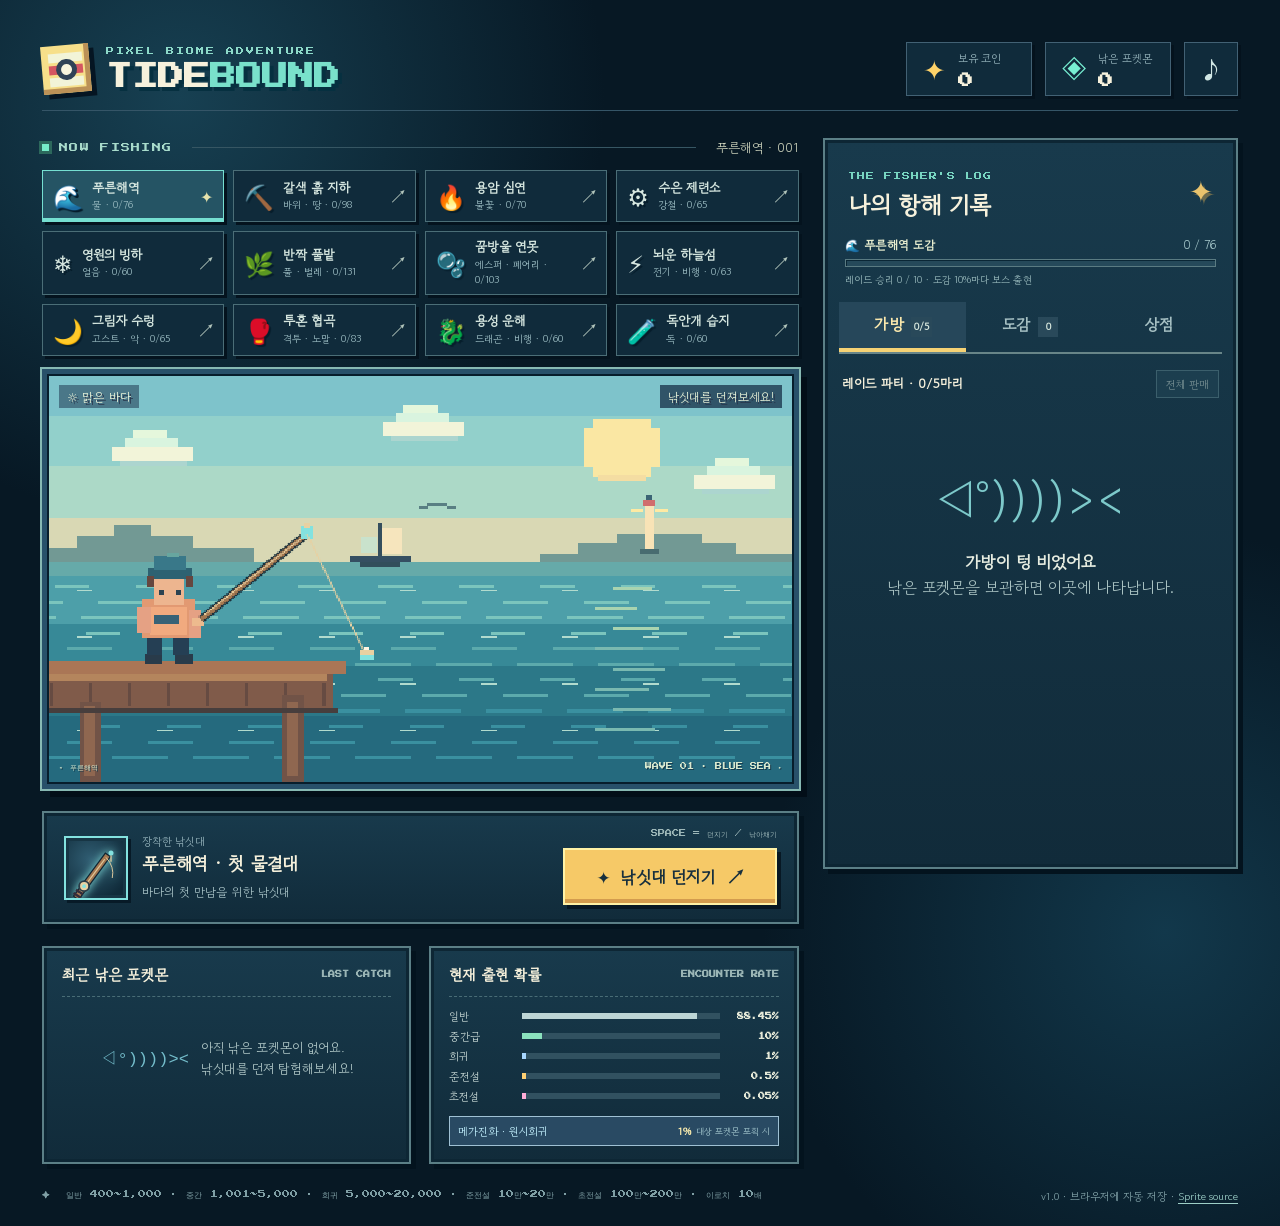
==== index.html @ fe94408a "Add files via upload" ====
<!doctype html>
<html lang="ko">
<head>
  <meta charset="utf-8">
  <meta name="viewport" content="width=device-width, initial-scale=1">
  <meta name="theme-color" content="#071d2d">
  <meta name="description" content="도트 바이옴에서 포켓몬을 낚고, 이로치를 찾고, 낚싯대를 업그레이드하세요.">
  <title>TIDEBOUND · 포켓몬 낚시 모험</title>
  <link rel="preconnect" href="https://fonts.googleapis.com">
  <link rel="preconnect" href="https://fonts.gstatic.com" crossorigin>
  <link href="https://fonts.googleapis.com/css2?family=Press+Start+2P&family=Gowun+Dodum&display=swap" rel="stylesheet">
  <link rel="stylesheet" href="./style.css">
</head>
<body>
  <div class="app-shell">
    <header class="topbar">
      <div class="brand">
        <div class="brand-icon" aria-hidden="true"><span></span></div>
        <div><div class="brand-kicker">PIXEL BIOME ADVENTURE</div><h1>TIDE<span>BOUND</span></h1></div>
      </div>
      <div class="header-right">
        <div class="top-stat money-stat"><span class="stat-icon">✦</span><div><small>보유 코인</small><strong id="money">0</strong></div></div>
        <div class="top-stat catches-stat"><span class="stat-icon fish-icon">◈</span><div><small>낚은 포켓몬</small><strong id="totalCatches">0</strong></div></div>
        <button class="icon-button" id="soundButton" aria-label="소리 켜기 또는 끄기" title="소리 켜기 또는 끄기">♪</button>
      </div>
    </header>

    <main class="main-grid">
      <section class="game-column" aria-label="낚시 게임">
        <div class="section-caption"><span class="green-dot"></span> NOW FISHING <span class="caption-line"></span> <span class="region-name" id="regionName">푸른해역 · 001</span></div>
        <div class="biome-strip" id="biomeStrip" aria-label="바이옴 선택"></div>
        <div class="scene-frame" id="sceneFrame">
          <div class="scene-topline"><span id="sceneWeather">☼ 맑은 바다</span><span id="sceneStatus" aria-live="polite">낚싯대를 던져보세요!</span></div>
          <canvas id="seaCanvas" width="480" height="264" aria-label="현재 바이옴의 도트 낚시 풍경"></canvas>
          <div class="scene-bottomline"><span id="sceneBottomLeft">◂ SHORELINE</span><span id="sceneBottomRight">WAVE 01 ▸</span></div>
        </div>

        <section class="hook-panel pixel-panel hidden" id="hookPanel" aria-label="낚아채기 타이밍">
          <div class="hook-top"><span class="hook-alert">⚡ 입질이다!</span><span id="hookHint">움직이는 바늘이 빨간 중앙에 들어왔을 때 멈추세요</span></div>
          <div class="hook-gauge" id="hookGauge" role="button" tabindex="0" aria-label="타이밍 바. 표시가 중앙의 빨간 영역에 왔을 때 눌러 낚아채기">
            <div class="hook-segments" aria-hidden="true"></div>
            <div class="hook-target" id="hookTarget" aria-hidden="true"><span></span></div>
            <div class="hook-cursor" id="hookCursor" aria-hidden="true"></div>
          </div>
          <div class="hook-bottom"><small>← &nbsp;빠르게 움직이는 표시를 중앙에!</small><button id="hookButton" class="hook-button">SPACE / 클릭으로 낚아채기</button></div>
        </section>

        <div class="fishing-panel pixel-panel">
          <div class="rod-summary">
            <div class="rod-badge" id="rodBadge"><div id="rodMiniArt"></div></div>
            <div><small>장착한 낚싯대</small><strong id="rodName">초보자의 낚싯대</strong><span id="rodFlavor">바다의 첫 만남을 위한 낚싯대</span></div>
          </div>
          <div class="cast-side"><span class="cast-hint">SPACE = 던지기 / 낚아채기</span><button class="cast-button" id="castButton"><span>✦</span> 낚싯대 던지기 <span>↗</span></button></div>
        </div>

        <div class="below-game">
          <section class="latest-card pixel-panel" aria-label="최근 낚은 포켓몬">
            <div class="panel-heading"><span>최근 낚은 포켓몬</span><small>LAST CATCH</small></div>
            <div id="lastCatch" class="empty-last"><span class="empty-fish">◁°))))><</span><span>아직 낚은 포켓몬이 없어요.<br>낚싯대를 던져 탐험해보세요!</span></div>
          </section>
          <section class="odds-card pixel-panel" aria-label="현재 낚싯대의 출현 확률">
            <div class="panel-heading"><span>현재 출현 확률</span><small>ENCOUNTER RATE</small></div>
            <div id="oddsList" class="odds-list"></div>
          </section>
        </div>
      </section>

      <aside class="sidebar pixel-panel">
        <div class="sidebar-head"><div><small>THE FISHER'S LOG</small><h2>나의 항해 기록</h2></div><span class="book-mark">✦</span></div>
        <div class="biome-progress" id="biomeProgress"></div>
        <div class="raid-gate hidden" id="raidGate"><span id="raidGateText"></span><button id="raidEnterButton" class="primary-button">레이드방 입장 ↗</button></div>
        <div class="tabs" role="tablist" aria-label="가방, 도감, 상점">
          <button class="tab active" role="tab" aria-selected="true" data-tab="bag">가방 <span id="bagCount">0</span></button>
          <button class="tab" role="tab" aria-selected="false" data-tab="dex">도감 <span id="dexCount">0</span></button>
          <button class="tab" role="tab" aria-selected="false" data-tab="shop">상점</button>
        </div>
        <div class="tab-content" id="tabContent"></div>
      </aside>
    </main>

    <footer class="footer"><span>✦ &nbsp;일반 400~1,000 · 중간 1,001~5,000 · 희귀 5,000~20,000 · 준전설 10만~20만 · 초전설 100만~200만 · 이로치 10배</span><span>v1.0 · 브라우저에 자동 저장 · <a href="https://github.com/PokeAPI/sprites" target="_blank" rel="noopener noreferrer">Sprite source</a></span></footer>
  </div>

  <div class="catch-overlay hidden" id="catchOverlay" role="dialog" aria-modal="true" aria-labelledby="catchTitle">
    <div class="catch-modal pixel-panel">
      <div class="modal-stars" id="modalStars">✦ &nbsp; ✧ &nbsp; ✦</div>
      <small class="modal-kicker" id="modalKicker">A NEW CATCH!</small>
      <h2 id="catchTitle">낚시 성공!</h2>
      <div class="catch-sprite-wrap" id="catchSpriteWrap"><img id="catchSprite" alt=""></div>
      <div id="catchInfo"></div>
      <div class="swap-panel hidden" id="swapPanel"></div>
      <div class="modal-actions"><button id="keepButton" class="secondary-button">가방에 보관</button><button id="sellCatchButton" class="primary-button">바로 판매</button></div>
      <span class="modal-note" id="catchChoiceNote">가방은 최대 5마리이며, 보관한 포켓몬이 레이드에서 자동 전투합니다.</span>
    </div>
  </div>

  <div class="catch-overlay hidden" id="unlockOverlay" role="dialog" aria-modal="true" aria-labelledby="unlockTitle">
    <div class="unlock-modal pixel-panel">
      <div class="unlock-rays">✦ &nbsp; ✧ &nbsp; ✦</div>
      <div class="unlock-icon" id="unlockIcon">💎</div>
      <small>NEW BIOME UNLOCKED</small>
      <h2 id="unlockTitle">새로운 바이옴 개방!</h2>
      <p id="unlockDescription"></p>
      <button class="primary-button" id="unlockButton">새로운 지역으로 이동하기 ↗</button>
    </div>
  </div>
  <div class="raid-overlay hidden" id="raidOverlay" role="dialog" aria-modal="true" aria-labelledby="raidTitle">
    <div class="raid-room pixel-panel">
      <div class="raid-room-head"><small>BIOME RAID · AUTO BATTLE</small><h2 id="raidTitle">레이드방</h2><p id="raidSubtitle"></p></div>
      <canvas id="raidCanvas" width="640" height="300" aria-label="포켓몬이 움직이며 기술을 사용하는 도트 레이드 전장"></canvas>
      <div class="raid-arena">
        <div class="raid-boss"><div class="raid-boss-aura"><img id="raidBossSprite" alt=""></div><strong id="raidBossName"></strong><div class="raid-hp"><span id="raidBossHpBar"></span></div><small id="raidBossHpText"></small></div>
        <div class="raid-party" id="raidParty"></div>
      </div>
      <div class="raid-log" id="raidLog" aria-live="polite">가방에서 최대 5마리가 함께 싸웁니다.</div>
      <div class="raid-actions"><button id="raidStartButton" class="primary-button">자동 배틀 시작</button><button id="raidExitButton" class="secondary-button">레이드방 나가기</button></div>
    </div>
  </div>
  <div class="toast" id="toast" role="status" aria-live="polite"></div>
  <script src="./data.js" defer></script>
  <script src="./battle-data.js" defer></script>
  <script src="./raid-rules.js" defer></script>
  <script src="./raid-scene.js" defer></script>
  <script src="./game.js" defer></script>
</body>
</html>
---- style.css ----
:root{--bg:#071824;--panel:#102b3b;--panel2:#153449;--line:#3e6071;--cream:#f6f1dc;--muted:#95b3bb;--gold:#ffd369;--mint:#77efd2;--blue:#80c9e3;--pink:#f5a6c0;--shadow:#04101a}
*{box-sizing:border-box}html{scroll-behavior:smooth}body{margin:0;min-height:100vh;color:var(--cream);font-family:"Gowun Dodum",system-ui,sans-serif;background:radial-gradient(circle at 14% 8%,#174052 0,transparent 27%),radial-gradient(circle at 91% 76%,#12384b 0,transparent 27%),#071824}button{font:inherit;cursor:pointer}button:focus-visible{outline:3px solid var(--gold);outline-offset:4px}img{image-rendering:pixelated}.app-shell{max-width:1480px;margin:auto;padding:27px 42px 20px}.topbar{height:84px;display:flex;align-items:center;justify-content:space-between;border-bottom:1px solid #355567;margin-bottom:27px;gap:20px}.brand{display:flex;align-items:center;gap:16px}.brand-icon{width:48px;height:48px;position:relative;display:grid;place-items:center;background:#f6df8a;box-shadow:inset -5px -5px #bb9157,5px 5px 0 #051522;transform:rotate(-5deg);flex:none}.brand-icon:before{content:"";width:34px;height:9px;background:#d45661;position:absolute;top:20px;box-shadow:0 -12px 0 #f2f4d8,0 12px 0 #f2f4d8}.brand-icon span{position:relative;background:#f8f4de;border:5px solid #304257;width:21px;height:21px;border-radius:50%;z-index:1}.brand-kicker,.sidebar-head small,.panel-heading small,.cast-hint,.footer,.section-caption,.scene-bottomline,.modal-kicker,.modal-note{font-family:"Press Start 2P",monospace}.brand-kicker{font-size:8px;letter-spacing:2px;color:#8ddac9;margin-bottom:9px}.brand h1{font-family:"Press Start 2P",monospace;font-size:26px;letter-spacing:0;margin:0;text-shadow:4px 4px 0 #063040}.brand h1 span{color:#79e1cb}.header-right{display:flex;align-items:center;gap:13px}.top-stat{height:54px;min-width:126px;padding:7px 16px;display:flex;align-items:center;gap:12px;border:1px solid #426174;background:#102b3b;box-shadow:3px 3px 0 #04121d}.top-stat small,.rod-summary small{display:block;color:var(--muted);font-size:11px}.top-stat strong{font-family:"Press Start 2P",monospace;font-size:15px;color:var(--cream);display:block;margin-top:7px}.stat-icon{color:var(--gold);font-size:27px}.fish-icon{color:var(--mint)}.icon-button{height:54px;width:54px;border:1px solid #426174;background:#102b3b;color:#d1e7e4;font-size:25px;box-shadow:3px 3px 0 #04121d}.icon-button.muted{opacity:.5}.main-grid{display:grid;grid-template-columns:minmax(0,1.64fr) minmax(360px,.9fr);gap:24px;align-items:start}.game-column{min-width:0}.section-caption{display:flex;align-items:center;gap:10px;font-size:9px;letter-spacing:1.3px;color:#a8dbcb;margin:0 0 13px}.green-dot{width:7px;height:7px;background:#75edc9;box-shadow:0 0 0 3px #2c685c}.caption-line{height:1px;background:#365663;flex:1;margin:0 10px}.region-name{color:#cdd3bc;font-family:"Gowun Dodum",sans-serif;font-size:13px;letter-spacing:0}.scene-frame{border:5px solid #28516a;background:#122c40;box-shadow:0 0 0 2px #87b9b3,8px 8px 0 #020e18;position:relative;overflow:hidden}.scene-frame:before{content:"";position:absolute;inset:0;border:2px solid #071e2c;pointer-events:none;z-index:4}.scene-topline,.scene-bottomline{position:absolute;left:12px;right:12px;z-index:5;display:flex;justify-content:space-between;pointer-events:none}.scene-topline{top:11px;font-size:12px;color:#edf7dc;text-shadow:2px 2px #27354b}.scene-topline span:first-child{background:#385c70bb;padding:3px 8px}.scene-topline span:last-child{background:#162f47bd;padding:3px 8px}.scene-bottomline{bottom:11px;font-size:7px;color:#d7e8ce;text-shadow:1px 1px #163c4d}#seaCanvas{display:block;width:100%;aspect-ratio:480/264;image-rendering:pixelated;background:#73bdce}.pixel-panel{border:2px solid #5b7f86;background:linear-gradient(#183a4c,#112b3a);box-shadow:inset 0 0 0 3px #0d2634,5px 5px 0 #03131e}.fishing-panel{margin-top:22px;padding:17px 20px;display:flex;align-items:center;justify-content:space-between;gap:16px}.rod-summary{display:flex;align-items:center;gap:14px;min-width:0}.rod-badge{width:58px;height:58px;display:grid;place-items:center;border:2px solid #789fab;background:linear-gradient(135deg,#275b67,#123746);box-shadow:inset 0 0 0 3px #173544,3px 3px #071a27;flex:none}.rod-badge span{font-size:30px;line-height:1;filter:drop-shadow(2px 3px #071c29)}.rod-summary strong{font-size:18px;display:block;line-height:1.3;margin:3px 0}.rod-summary div>span:last-child{font-size:12px;color:#a9c3c7}.cast-side{display:flex;flex-direction:column;align-items:flex-end;gap:8px}.cast-hint{font-size:7px;color:#9eb8b9}.cast-button{min-width:214px;padding:14px 17px;background:#f6c967;color:#172f3d;border:2px solid #fff2a6;box-shadow:inset 0 -4px #d39c4e,4px 4px 0 #071824;font-weight:900;font-size:17px;white-space:nowrap;transition:transform .12s,box-shadow .12s}.cast-button:hover:not(:disabled){transform:translate(-2px,-2px);box-shadow:inset 0 -4px #d39c4e,6px 6px 0 #071824}.cast-button:active:not(:disabled){transform:translate(3px,3px);box-shadow:inset 0 -2px #d39c4e,1px 1px 0 #071824}.cast-button:disabled{opacity:.65;cursor:wait}.cast-button span:first-child{margin-right:4px}.cast-button span:last-child{margin-left:8px}.below-game{display:grid;grid-template-columns:1fr 1fr;gap:18px;margin-top:22px}.latest-card,.odds-card{padding:16px 18px;min-height:188px}.panel-heading{display:flex;justify-content:space-between;align-items:center;border-bottom:1px dashed #496d76;padding-bottom:11px;font-size:15px;font-weight:bold}.panel-heading small{font-size:7px;color:#9ab5b5}.empty-last{display:flex;align-items:center;justify-content:center;gap:12px;height:124px;color:#b4cbca;font-size:13px;text-align:left;line-height:1.6}.empty-fish{font-family:monospace;font-size:17px;color:#74bdcb;white-space:nowrap}.last-content{display:flex;align-items:center;gap:13px;height:128px}.last-sprite{width:112px;height:104px;object-fit:contain;background:radial-gradient(circle,#3d7584,#24505e 65%,transparent 68%);flex:none}.last-info{min-width:0}.last-info strong{display:block;font-size:19px;line-height:1.2;margin:5px 0}.last-info small{color:#abc5c4;font-size:11px}.rarity-label{font-size:11px;font-weight:bold;letter-spacing:.3px;padding:3px 7px;display:inline-block}.rarity-common{color:#c4d9d9;background:#345466}.rarity-uncommon{color:#a7eccb;background:#225e59}.rarity-rare{color:#b6ddff;background:#335b80}.rarity-legendary{color:#ffd681;background:#755431}.rarity-mythic{color:#ffc1df;background:#713c6a}.odds-list{padding-top:11px;display:flex;flex-direction:column;gap:4px}.odds-row{display:flex;align-items:center;gap:7px;font-size:11px}.odds-row span{width:66px;color:#c4d5d2}.odds-track{height:6px;flex:1;background:#315160;overflow:hidden}.odds-fill{height:100%;min-width:2px}.odds-row strong{font-family:"Press Start 2P",monospace;font-size:7px;width:52px;text-align:right;color:#e5e9d8}.sidebar{height:calc(100vh - 169px);min-height:652px;max-height:848px;display:flex;flex-direction:column}.sidebar-head{padding:21px 23px 19px;display:flex;align-items:center;justify-content:space-between}.sidebar-head small{color:#78d6c2;font-size:8px;letter-spacing:1px}.sidebar-head h2{font-size:24px;margin:8px 0 0;line-height:1}.book-mark{font-size:29px;color:#e9c36d;text-shadow:3px 3px #6c6b4d}.tabs{display:flex;gap:0;margin:0 14px;border-bottom:2px solid #688588}.tab{flex:1;border:0;border-bottom:4px solid transparent;background:transparent;color:#a6c0c3;padding:10px 6px 11px;font-weight:bold;font-size:16px;white-space:nowrap}.tab.active{color:#fae8ad;border-bottom-color:#f6d274;background:#26475a}.tab span{display:inline-flex;min-width:20px;height:20px;align-items:center;justify-content:center;background:#29495a;color:#d7e7dd;font-size:10px;margin-left:2px;padding:0 3px}.tab-content{padding:16px 17px 19px;overflow:auto;flex:1;scrollbar-width:thin;scrollbar-color:#56747b transparent}.tab-intro{font-size:12px;color:#a9c4c4;line-height:1.5;margin:0 0 12px}.bag-toolbar,.dex-toolbar{display:flex;align-items:center;justify-content:space-between;margin-bottom:13px;gap:8px}.bag-toolbar strong,.dex-toolbar strong{font-size:13px}.small-action{background:#254b5a;border:1px solid #69929a;color:#e4f4e9;padding:5px 9px;font-size:11px}.small-action:disabled{opacity:.45;cursor:default}.item-list,.shop-list,.dex-list{display:flex;flex-direction:column;gap:9px}.pokemon-item{display:flex;align-items:center;gap:9px;background:#0e2838;border:1px solid #426476;padding:8px;min-height:72px}.pokemon-item img,.dex-item img{width:57px;height:57px;object-fit:contain;background:#1a4655;flex:none}.pokemon-item-main{flex:1;min-width:0}.pokemon-item-main strong{display:block;font-size:14px;line-height:1.3;margin:4px 0}.pokemon-item-main small{display:block;color:#9dbbbb;font-size:11px}.sell-button{background:#e6ba62;border:1px solid #fbe0a1;color:#1a3440;white-space:nowrap;padding:6px 8px;font-size:11px;font-weight:bold}.empty-bag{text-align:center;padding:52px 18px;color:#a9c2c2;line-height:1.6}.empty-bag .empty-art{font-size:46px;color:#7dc9ca;display:block;margin-bottom:12px}.empty-bag strong{color:#e7ede1;display:block;font-size:17px}.dex-progress{height:10px;background:#2b4d5a;border:1px solid #62838d;margin-bottom:14px}.dex-progress span{display:block;height:100%;background:#7be2c5}.dex-item{display:flex;align-items:center;gap:10px;border:1px solid #3d6170;background:#102d3d;padding:6px 9px;min-height:68px}.dex-item.unknown{opacity:.5}.dex-item.unknown img{filter:grayscale(1) brightness(0)}.dex-item span{flex:1}.dex-item strong{display:block;font-size:14px}.dex-item small{color:#a7c1c1;font-size:10px}.dex-item em{color:#f0cc7b;font-style:normal;font-size:11px}.shop-note{display:flex;gap:9px;align-items:center;background:#214655;border:1px dashed #759d9a;color:#c8e0d8;font-size:11px;padding:10px;margin-bottom:13px}.shop-note strong{color:#ffe69b}.shop-card{border:1px solid #4c7785;background:#0d2c3d;padding:12px;position:relative}.shop-card.equipped{border-color:#d5b86a;background:#234553}.shop-card-top{display:flex;gap:10px;align-items:center}.shop-rod-art{width:48px;height:50px;display:grid;place-items:center;font-size:28px;background:#245565;border:1px solid #6d9aa2;flex:none}.shop-card h3{margin:0 0 2px;font-size:15px}.shop-card p{margin:0;color:#a9c2c2;font-size:11px;line-height:1.4}.shop-stats{display:flex;gap:5px;flex-wrap:wrap;margin:10px 0}.shop-stats span{font-size:9px;background:#275160;color:#c9e6dc;padding:3px 5px}.shop-footer{display:flex;align-items:center;justify-content:space-between;gap:8px}.shop-price{color:#ffdc84;font-weight:bold;font-size:14px}.shop-buy{background:#eac66f;color:#173444;border:1px solid #ffe3a7;padding:6px 12px;font-size:12px;font-weight:bold}.shop-buy:disabled{background:#406170;border-color:#5b7b81;color:#bed1cd;cursor:default}.shop-equip{background:#72d5ba;color:#103842;border-color:#b0f9d9}.footer{display:flex;justify-content:space-between;gap:14px;color:#7f9fa5;font-size:8px;line-height:1.6;margin-top:24px}.footer span:last-child{font-family:"Gowun Dodum",sans-serif;font-size:11px}.catch-overlay{position:fixed;inset:0;z-index:20;display:grid;place-items:center;background:#02111ae8;padding:18px;backdrop-filter:blur(5px)}.catch-overlay.hidden{display:none}.catch-modal{width:min(100%,425px);padding:25px 27px 23px;text-align:center;border:3px solid #9bc5c0;background:linear-gradient(145deg,#1c4555,#102c3d 70%);box-shadow:inset 0 0 0 4px #102b3b,0 0 0 8px #081b27,14px 14px 0 #020e17;animation:modal-pop .25s steps(5,end)}@keyframes modal-pop{from{opacity:0;transform:translateY(16px) scale(.95)}to{opacity:1;transform:none}}.modal-stars{color:#f2d67c;font-size:18px;letter-spacing:20px;margin-left:20px}.modal-kicker{display:block;margin-top:12px;color:#7ce0c7;font-size:9px}.catch-modal h2{font-size:25px;margin:9px 0 10px}.catch-sprite-wrap{height:176px;display:grid;place-items:center;background:radial-gradient(circle,#478799 0,#275a6a 47%,transparent 50%);position:relative}.catch-sprite-wrap:before,.catch-sprite-wrap:after{content:"✦";color:#fbe18d;position:absolute;font-size:18px;top:25px;left:40px}.catch-sprite-wrap:after{top:auto;left:auto;right:45px;bottom:31px;font-size:12px}.catch-sprite-wrap img{height:156px;width:156px;object-fit:contain;filter:drop-shadow(5px 7px #0d3448)}.catch-name{font-size:27px;font-weight:bold;line-height:1.2;margin:7px 0}.catch-sub{font-size:13px;color:#bfd4d1;margin:8px 0}.catch-value{color:#ffd477;font-size:14px;font-weight:bold}.modal-actions{display:flex;gap:9px;margin-top:20px}.modal-actions button{flex:1;padding:10px 4px;font-weight:bold;font-size:14px}.secondary-button{color:#e3eee3;border:2px solid #71959e;background:#24495a}.primary-button{color:#173544;border:2px solid #ffe6ad;background:#efcb78}.modal-note{display:block;color:#9db7b8;font-family:"Gowun Dodum",sans-serif;font-size:11px;margin-top:12px}.toast{position:fixed;z-index:30;bottom:22px;left:50%;transform:translate(-50%,20px);background:#f2d482;color:#1b3743;border:2px solid #fff0ba;padding:9px 16px;font-weight:bold;box-shadow:5px 5px #061720;opacity:0;pointer-events:none;transition:opacity .2s,transform .2s;white-space:nowrap}.toast.show{opacity:1;transform:translate(-50%,0)}@media(max-width:1020px){.app-shell{padding:22px}.main-grid{grid-template-columns:1fr}.sidebar{height:590px;min-height:0;max-height:none}.topbar{margin-bottom:22px}.below-game{grid-template-columns:1fr 1fr}}@media(max-width:640px){.app-shell{padding:14px 13px 22px}.topbar{height:auto;padding-bottom:14px;flex-wrap:wrap;gap:13px}.brand-icon{width:39px;height:39px}.brand-icon:before{width:29px;top:16px}.brand-icon span{width:18px;height:18px}.brand h1{font-size:18px}.brand-kicker{font-size:6px}.header-right{width:100%;gap:8px}.top-stat{flex:1;height:45px;min-width:0;padding:5px 9px;gap:5px}.top-stat .stat-icon{font-size:20px}.top-stat strong{font-size:11px;margin-top:4px}.top-stat small{font-size:9px}.icon-button{height:45px;width:45px;font-size:19px}.main-grid{gap:22px}.section-caption{font-size:7px}.scene-topline{font-size:10px;left:6px;right:6px;top:6px}.scene-bottomline{font-size:5px;bottom:7px}.scene-frame{border-width:3px}.fishing-panel{padding:12px;flex-direction:column;align-items:stretch;margin-top:15px}.rod-badge{height:48px;width:48px}.rod-badge span{font-size:24px}.rod-summary strong{font-size:16px}.cast-side{align-items:stretch}.cast-hint{text-align:right}.cast-button{width:100%;padding:11px}.below-game{grid-template-columns:1fr;gap:14px;margin-top:15px}.latest-card,.odds-card{min-height:0}.sidebar{height:570px}.sidebar-head{padding:16px}.sidebar-head h2{font-size:20px}.footer{font-size:7px;flex-direction:column;gap:4px}.catch-modal{padding:19px 18px}.catch-sprite-wrap{height:150px}.catch-sprite-wrap img{height:135px;width:135px}.catch-name{font-size:24px}.toast{max-width:90vw;white-space:normal;text-align:center}}@media(prefers-reduced-motion:reduce){*,*:before,*:after{animation-duration:.01ms!important;transition-duration:.01ms!important}}
.footer a{color:#9dcfc7;text-decoration:underline;text-underline-offset:2px}
/* v0.2 biome progression and timing game */
.hidden{display:none!important}
.biome-strip{display:grid;grid-template-columns:repeat(4,minmax(0,1fr));gap:9px;margin:0 0 13px}
.biome-card{display:flex;align-items:center;gap:9px;text-align:left;min-height:52px;padding:7px 10px;background:#102b3b;border:1px solid #4b6e77;color:#d5e6df;box-shadow:3px 3px #04131e;transition:transform .15s,background .15s}
.biome-card:not(:disabled):hover{transform:translateY(-2px);background:#245065}
.biome-card.active{border-color:var(--biome-accent);background:#255464;box-shadow:inset 0 -3px var(--biome-accent),3px 3px #04131e}
.biome-card.locked{opacity:.55;cursor:not-allowed}
.biome-icon{font-size:24px;line-height:1;filter:drop-shadow(2px 2px #061d2b)}
.biome-copy{min-width:0;flex:1}
.biome-copy strong{font-size:13px;display:block;line-height:1.2}
.biome-copy small{font-size:10px;color:#9bbcc2;display:block;margin-top:2px}
.biome-lock{font-size:16px;color:#b3c6bc}
.biome-card.active .biome-lock{color:#e5e2ac}
.scene-frame[data-biome=cave]{border-color:#7b5839;box-shadow:0 0 0 2px #c39864,8px 8px 0 #020e18}
.scene-frame[data-biome=lava]{border-color:#984f48;box-shadow:0 0 0 2px #f5a166,8px 8px 0 #020e18}
.hook-panel{margin-top:18px;padding:17px 20px 16px;border-color:#d09b78;background:linear-gradient(140deg,#204351,#162c3d)}
.hook-top{display:flex;align-items:center;justify-content:space-between;gap:10px;margin-bottom:12px}
.hook-alert{font-family:"Press Start 2P",monospace;color:#ffe395;font-size:11px;white-space:nowrap;text-shadow:2px 2px #805146}
#hookHint{font-size:12px;color:#c9dfdb;text-align:right}
.hook-gauge{height:66px;position:relative;border:4px solid #d9e9d7;background:#193d4d;box-shadow:inset 0 0 0 4px #0b2432,4px 4px #051721;cursor:pointer;overflow:visible;touch-action:manipulation}
.hook-gauge:before{content:"";position:absolute;inset:7px;background:repeating-linear-gradient(90deg,#2f5867 0 24.4%,#78939a 24.4% 24.8%,#2f5867 24.8% 49.4%,#78939a 49.4% 49.8%);opacity:.7}
.hook-gauge:after{content:"";position:absolute;inset:7px;background:repeating-linear-gradient(0deg,transparent 0 12px,#1d435066 12px 13px);pointer-events:none}
.hook-segments{position:absolute;inset:0;z-index:1;background:linear-gradient(90deg,transparent 24.7%,#d0ded099 24.7% 25%,transparent 25% 49.7%,#d0ded099 49.7% 50%,transparent 50% 74.7%,#d0ded099 74.7% 75%,transparent 75%);pointer-events:none}
.hook-target{position:absolute;z-index:2;top:4px;bottom:4px;left:50%;width:10%;transform:translateX(-50%);background:linear-gradient(90deg,#9b2d48,#e34e63 24%,#ff7e72 50%,#e34e63 76%,#9b2d48);border-left:2px solid #ffc5a7;border-right:2px solid #ffc5a7;box-shadow:0 0 18px #ff657b99,inset 0 0 0 3px #79324766;pointer-events:none}
.hook-target span{position:absolute;top:-11px;bottom:-11px;left:50%;width:2px;background:#fff2cc;transform:translateX(-50%);opacity:.95}
.hook-cursor{position:absolute;z-index:4;top:-10px;bottom:-10px;left:0%;width:6px;transform:translateX(-50%);background:#ffeb98;border:1px solid #fff8d3;box-shadow:0 0 0 2px #5d3942,0 0 16px #ffe5a6}
.hook-cursor:before,.hook-cursor:after{content:"";position:absolute;left:-6px;border-left:8px solid transparent;border-right:8px solid transparent}
.hook-cursor:before{top:-8px;border-top:9px solid #ffdf7e}
.hook-cursor:after{bottom:-8px;border-bottom:9px solid #ffdf7e}
.hook-bottom{display:flex;align-items:center;justify-content:space-between;gap:12px;margin-top:14px}
.hook-bottom small{font-size:11px;color:#9dcacb}
.hook-button{border:2px solid #ffefac;background:#f6d16e;color:#173547;font-weight:bold;padding:9px 13px;box-shadow:3px 3px #061b25;white-space:nowrap}
.hook-button:hover{background:#ffdf8c}
.hook-panel.success{border-color:#8be0b5}
.hook-panel.success .hook-alert{color:#9df5cb}
.hook-panel.missed{border-color:#e18787}
.hook-panel.missed .hook-alert{color:#ffb6b3}
.rod-badge{width:64px;height:64px;overflow:hidden;position:relative;background:radial-gradient(circle at 40% 35%,#305d72,#102b3a 80%)}
.rod-badge #rodMiniArt{width:100%;height:100%}
.rod-badge svg{width:100%;height:100%;filter:drop-shadow(0 0 5px var(--rod-glow,#79d7d7))}
.biome-progress{padding:0 20px 15px}
.progress-label{display:flex;justify-content:space-between;align-items:center;gap:10px;font-size:12px;color:#a9cbce;margin:0 0 6px}
.progress-label strong{color:#e7edcf}
.progress-track{height:8px;background:#25495a;border:1px solid #5a7b82;box-shadow:inset 1px 1px #0a2635}
.progress-track span{display:block;height:100%;background:linear-gradient(90deg,#77dbc2,var(--biome-accent,#8ef3cf));transition:width .25s}
.progress-next{font-size:10px;color:#94b5b8;margin-top:5px}
.shiny-badge{display:inline-flex;align-items:center;gap:3px;color:#ffdd76;background:#604d70;border:1px solid #e8c685;padding:2px 6px;font-size:10px;font-weight:bold}
.pokemon-item.shiny{border-color:#dbc879;background:linear-gradient(90deg,#343e56,#173343)}
.pokemon-item.shiny img,.last-content.shiny .last-sprite{filter:drop-shadow(0 0 9px #f6dd84)}
.last-content.shiny{background:linear-gradient(90deg,#59485a88,transparent)}
.last-info .shiny-badge{margin-left:5px}
.catch-modal.shiny{border-color:#ffe5a3;box-shadow:inset 0 0 0 4px #53496c,0 0 0 8px #081b27,0 0 40px #f5d68c77,14px 14px 0 #020e17}
.catch-modal.shiny .modal-kicker,.catch-modal.shiny .modal-stars{color:#ffe48f}
.catch-modal.shiny .catch-name{color:#fff0b4;text-shadow:2px 2px #674b78}
.catch-value strong{font-size:17px}
.shop-card{overflow:hidden}
.shop-card.equipped{border-color:#eed58b;background:linear-gradient(120deg,#24465a,#2c5362)}
.shop-card-top{gap:13px}
.shop-rod-art{height:92px;width:88px;flex:none;position:relative;display:grid;place-items:center;background:radial-gradient(circle at 50% 50%,var(--glow,#6094a4) 0,#1d3b53 40%,#0b2638 75%);border:2px solid var(--glow,#79aaaa);box-shadow:inset 0 0 0 3px #0d2634,0 0 12px var(--glow,#75a5ac)}
.shop-rod-art svg{width:81px;height:84px;filter:drop-shadow(0 0 7px var(--glow,#75a5ac))}
.shop-rod-art:before,.shop-rod-art:after{content:"✦";position:absolute;color:var(--glow,#bce9e5);font-size:12px;top:7px;right:7px;animation:rod-spark 1.6s ease-in-out infinite alternate}
.shop-rod-art:after{top:auto;right:auto;left:7px;bottom:6px;font-size:9px;animation-delay:.6s}
@keyframes rod-spark{from{opacity:.25;transform:scale(.6)}to{opacity:1;transform:scale(1.3)}}
.shop-card h3{font-size:16px;color:#fff4d3}
.shop-card p{font-size:11px}
.shop-biome-tag{font-family:"Press Start 2P",monospace;font-size:7px;color:#9ddac9;margin-bottom:6px}
.shop-stats span{background:#295365;color:#d5e6dd}
.shop-odds-plus{font-size:10px;color:#fedc9a;margin-top:3px}
.dex-biome-note{color:#aed5cf;font-size:11px;line-height:1.5;margin-bottom:10px}
.dex-item.shiny-found{border-color:#d6bd7c}
.dex-item .shiny-mark{color:#ffe593;font-size:14px}
.unlock-modal{width:min(100%,430px);padding:31px 28px;text-align:center;border:3px solid #d6c99a;background:radial-gradient(circle at 50% 20%,#4f607a,#183749 55%,#112c3e);box-shadow:0 0 0 8px #071e2b,0 0 45px #e9c78366,12px 12px #04121d}
.unlock-rays{color:#f7d77d;font-size:21px;letter-spacing:18px}
.unlock-icon{font-size:68px;line-height:1.6;filter:drop-shadow(0 0 15px #ffdc8e);animation:unlock-float 1.5s ease-in-out infinite alternate}
@keyframes unlock-float{from{transform:translateY(3px)}to{transform:translateY(-7px)}}
.unlock-modal small{font-family:"Press Start 2P",monospace;color:#96e1d1;font-size:9px}
.unlock-modal h2{font-size:27px;margin:15px 0 5px}
.unlock-modal p{color:#c4dcd6;line-height:1.6;margin:7px 0 23px}
.unlock-modal button{font-size:15px;font-weight:bold;padding:11px 18px}
@media(max-width:640px){
  .biome-strip{gap:5px}
  .biome-card{min-height:47px;padding:5px;gap:5px}
  .biome-icon{font-size:20px}
  .biome-copy strong{font-size:10px}
  .biome-copy small{font-size:8px}
  .biome-lock{font-size:11px}
  .hook-panel{padding:12px;margin-top:15px}
  .hook-top{align-items:flex-start;flex-direction:column;gap:5px}
  #hookHint{text-align:left;font-size:11px}
  .hook-gauge{height:56px}
  .hook-bottom{flex-direction:column;align-items:stretch;gap:8px}
  .hook-button{width:100%}
  .hook-bottom small{text-align:center}
  .rod-badge{width:54px;height:54px}
  .shop-rod-art{width:71px;height:75px}
  .shop-rod-art svg{width:65px;height:68px}
  .biome-progress{padding:0 15px 11px}
}
body[data-biome=cave]{background:radial-gradient(circle at 12% 8%,#5a3f2d 0,transparent 27%),radial-gradient(circle at 90% 75%,#463321 0,transparent 30%),#1c1818}
body[data-biome=cave] .brand h1 span{color:#dfb779}
body[data-biome=cave] .pixel-panel{border-color:#9b754e}
body[data-biome=lava]{background:radial-gradient(circle at 14% 8%,#5b3032 0,transparent 27%),radial-gradient(circle at 92% 76%,#5a332d 0,transparent 30%),#1e1620}
body[data-biome=lava] .brand h1 span{color:#ffb277}
body[data-biome=lava] .pixel-panel{border-color:#a36b66}

.scene-frame[data-biome=mercury]{border-color:#8bb4bd;box-shadow:0 0 0 2px #d7f4ef,8px 8px 0 #020e18}
.scene-frame[data-biome=glacier]{border-color:#82b6d7;box-shadow:0 0 0 2px #dcf8ff,8px 8px 0 #020e18}
.scene-frame[data-biome=meadow]{border-color:#75b77c;box-shadow:0 0 0 2px #d6f6a2,8px 8px 0 #020e18}
.scene-frame[data-biome=dream]{border-color:#cf85ba;box-shadow:0 0 0 2px #ffd3ed,8px 8px 0 #020e18}
body[data-biome=mercury]{background:radial-gradient(circle at 14% 8%,#36535f,transparent 28%),#10212e}
body[data-biome=glacier]{background:radial-gradient(circle at 14% 8%,#31516c,transparent 28%),#101d32}
body[data-biome=meadow]{background:radial-gradient(circle at 14% 8%,#2f6949,transparent 28%),#102a2a}
body[data-biome=dream]{background:radial-gradient(circle at 14% 8%,#703f68,transparent 28%),#291c37}
body[data-biome=mercury] .brand h1 span{color:#b4edf0}body[data-biome=glacier] .brand h1 span{color:#b8e8ff}body[data-biome=meadow] .brand h1 span{color:#c2ec9f}body[data-biome=dream] .brand h1 span{color:#ffc3e9}
@media(max-width:850px){.biome-strip{grid-template-columns:repeat(2,minmax(0,1fr))}}

.raid-gate{margin:0 18px 16px;padding:12px;border:2px solid #e8b96b;background:linear-gradient(120deg,#513e5b,#27485b);box-shadow:4px 4px #061624;display:flex;align-items:center;justify-content:space-between;gap:10px}
.raid-gate span{font-size:12px;color:#ffedc7;font-weight:bold;line-height:1.4}.raid-gate button{font-size:11px;padding:8px;white-space:nowrap}
.raid-overlay{position:fixed;inset:0;z-index:60;background:#07111de9;display:grid;place-items:center;padding:16px;overflow:auto}
.raid-room{width:min(960px,100%);max-height:95vh;overflow:auto;padding:24px;border-color:#e3a6d4;background:radial-gradient(circle at 50% 7%,#493962,#1a3248 55%,#102638);box-shadow:0 0 0 5px #081824,0 0 42px #b47ec276}
.raid-room-head{text-align:center}.raid-room-head small{font-family:"Press Start 2P",monospace;color:#ffcded;font-size:10px}.raid-room-head h2{font-size:30px;margin:12px 0 2px;color:#fff1d6}.raid-room-head p{font-size:13px;color:#c9dce0;margin:0 0 14px}
.raid-arena{display:grid;grid-template-columns:minmax(220px,.8fr) minmax(300px,1.2fr);gap:18px;align-items:center;min-height:285px}
.raid-boss{text-align:center;display:grid;justify-items:center;gap:5px}.raid-boss-aura{height:178px;width:178px;display:grid;place-items:center;background:radial-gradient(circle,#eeb9dc77 0,#644c7e88 45%,transparent 72%);animation:raid-pulse 1.6s ease-in-out infinite alternate}.raid-boss-aura img{width:150px;height:150px;object-fit:contain;image-rendering:pixelated;filter:drop-shadow(0 0 12px #ffd7ee)}
.raid-boss strong{font-size:19px}.raid-boss small{color:#d6e8e8}.raid-hp{height:13px;width:min(235px,100%);background:#4b2839;border:2px solid #ffd5c1}.raid-hp span{display:block;height:100%;background:linear-gradient(90deg,#fc6a82,#ffd783);transition:width .25s}
.raid-party{display:grid;grid-template-columns:repeat(5,minmax(0,1fr));gap:7px}.raid-fighter{text-align:center;background:#12374a;border:1px solid #63889a;padding:7px 3px;min-height:178px;display:flex;flex-direction:column;align-items:center;gap:4px}.raid-fighter img{height:66px;width:66px;object-fit:contain;image-rendering:pixelated}.raid-fighter strong{font-size:11px;word-break:keep-all}.raid-fighter small{font-size:9px;color:#b2d2d4}.raid-fighter .raid-hp{width:100%;height:9px;margin-top:auto}.raid-fighter .raid-hp span{background:#89e2a5}.raid-fighter.fainted{opacity:.38;filter:grayscale(1)}.raid-fighter.attacking{animation:raid-hit .32s ease-out}.raid-boss.hit .raid-boss-aura{filter:brightness(1.8)}
.raid-log{min-height:44px;margin:10px 0;padding:10px 13px;background:#102738;border:1px solid #69879a;color:#ffe8bd;font-size:13px;line-height:1.5}.raid-actions{display:flex;justify-content:center;gap:12px}.raid-actions button{padding:10px 16px}
@keyframes raid-pulse{to{transform:scale(1.06)}}@keyframes raid-hit{50%{transform:translateY(-13px)}}
@media(max-width:720px){.raid-arena{grid-template-columns:1fr}.raid-boss-aura{height:125px;width:125px}.raid-boss-aura img{height:110px;width:110px}.raid-party{grid-template-columns:repeat(5,minmax(0,1fr))}.raid-fighter{min-height:145px}.raid-fighter img{width:43px;height:43px}.raid-fighter strong{font-size:9px}.raid-room{padding:14px}.raid-gate{flex-direction:column;align-items:stretch}.raid-gate button{width:100%}}
.swap-panel{margin-top:12px;padding:10px;border:1px solid #dfbb8f;background:#243c50;max-height:180px;overflow:auto}.swap-panel strong{display:block;color:#ffe4b2;font-size:12px;margin-bottom:7px}.swap-panel button{display:flex;justify-content:space-between;gap:8px;width:100%;padding:7px;margin:4px 0;background:#34566b;border:1px solid #98b6b8;color:#f5f1db;text-align:left;font-size:11px}.swap-panel button:hover{background:#54758a}.swap-panel button span:last-child{color:#ffe3a2}
.reserve-title{margin:15px 0 8px;padding:7px 9px;border:1px solid #c39d78;color:#ffe7c0;background:#443f50;font-size:12px;font-weight:bold}.reserve-actions{display:flex;flex-direction:column;gap:4px}.reserve-actions button{background:#315a6b;border:1px solid #8bb4b8;color:#f3f0df;font-size:10px;padding:4px 6px;white-space:nowrap}
/* Raid's animated pixel battlefield and compact combat HUD. */
#raidCanvas{display:block;width:100%;height:auto;aspect-ratio:640/300;image-rendering:pixelated;background:#173746;border:4px solid #85aab0;box-shadow:inset 0 0 0 3px #0a2332,5px 5px 0 #071522;margin:5px 0 14px}
.raid-arena{display:grid;grid-template-columns:180px minmax(0,1fr);gap:13px;align-items:stretch;min-height:0}
.raid-boss{background:#132b3b;border:1px solid #6c8d9a;padding:10px;align-content:center;gap:7px}
.raid-boss-aura{display:none}
.raid-boss strong{font-size:16px}
.raid-boss .raid-hp{width:100%}
.raid-party{align-items:stretch}
.raid-fighter{min-height:107px;padding:4px 2px;gap:2px}
.raid-fighter img{height:42px;width:42px}
.raid-fighter strong{font-size:10px}
.raid-fighter small{font-size:8px}
.raid-fighter .raid-hp{height:7px}
@media(max-width:720px){.raid-room{padding:11px}.raid-arena{grid-template-columns:1fr;gap:6px}.raid-boss{padding:6px}.raid-party{gap:3px}.raid-fighter{min-height:101px}.raid-fighter img{height:37px;width:37px}.raid-fighter small{font-size:7px}.raid-room-head h2{font-size:24px}.raid-room-head p{font-size:11px}#raidCanvas{border-width:3px}}
.shop-card.premium{border:2px solid #f5d992;background:radial-gradient(circle at 13% 18%,#776481 0,#243b5c 45%,#142739 100%);box-shadow:inset 0 0 0 2px #aec6da,0 0 22px #dbadf277,5px 5px #071522}
.shop-card.premium-2{border-color:#d8bbff;background:radial-gradient(circle at 15% 15%,#a767c5 0,#304b7a 42%,#162439 100%);box-shadow:inset 0 0 0 2px #a9edff,0 0 30px #bd8dff99,5px 5px #071522}
.shop-card.premium .shop-rod-art{width:76px;height:82px;flex:none;border:2px solid #fff2cb;background:radial-gradient(circle,#9173aa,#304e75 66%,#172d47);box-shadow:0 0 16px var(--glow),inset 0 0 14px var(--glow);animation:prestige-glow 2.2s ease-in-out infinite alternate}
.shop-card.premium-2 .shop-rod-art{border-color:#d8faff;animation-duration:1.5s}
.shop-card.premium .shop-rod-art svg{width:72px;height:76px;filter:drop-shadow(0 0 4px var(--glow))}
.shop-card.premium h3{color:#fff0c8;text-shadow:0 0 8px #ffe39d}
.shop-card.premium-2 h3{color:#f7dcff;text-shadow:0 0 9px #e6a8ff}
.shop-card.premium .shop-biome-tag{color:#ffdda4}
.shop-card.premium .shop-stats span{background:#504b78;color:#fff2dc;border:1px solid #b9a5d4}
.special-form{filter:drop-shadow(0 0 10px #fff0ac) drop-shadow(0 0 4px #cf99ff)}
.catch-modal.special-form{border-color:#f7d990;box-shadow:inset 0 0 0 4px #534473,0 0 0 8px #081b27,0 0 42px #e9baff,14px 14px 0 #020e17}
@keyframes prestige-glow{from{transform:translateY(2px) rotate(-3deg);filter:brightness(.9)}to{transform:translateY(-4px) rotate(3deg);filter:brightness(1.25)}}

.form-odds{margin-top:8px;padding:6px 8px;border:1px solid #9fc1d4;background:#294a63;color:#c4f2ff;font-size:11px;display:flex;align-items:center;gap:5px;flex-wrap:wrap}
.form-odds strong{color:#fff0b0;margin-left:auto}.form-odds small{font-size:9px;color:#9fc2ca}
.form-badge{display:inline-flex;align-items:center;margin-left:5px;padding:2px 6px;border:1px solid #91e9f4;background:#225d73;color:#e3fdff;font-size:10px;font-weight:900;letter-spacing:.03em;box-shadow:2px 2px 0 #0b2537}
.form-badge.primal{background:#743d38;border-color:#ffbb74;color:#fff0c2}
.catch-modal.mega-form{border-color:#8ceaff;box-shadow:inset 0 0 0 4px #28516c,0 0 0 8px #081b27,0 0 42px #77e9ff,14px 14px 0 #020e17}
.catch-modal.primal-form{border-color:#ffd480;box-shadow:inset 0 0 0 4px #87432e,0 0 0 8px #081b27,0 0 48px #ffb45f,14px 14px 0 #020e17}
.catch-modal.mega-form .catch-name{color:#c5faff;text-shadow:2px 2px #315373}
.catch-modal.primal-form .catch-name{color:#ffdeb0;text-shadow:2px 2px #723e42}
/* New biome palettes retain the original pixel panels and highlight each terrain. */
.scene-frame[data-biome=storm]{border-color:#b9a557;box-shadow:0 0 0 2px #ffeaa5,8px 8px 0 #020e18}
.scene-frame[data-biome=shadow]{border-color:#7963a2;box-shadow:0 0 0 2px #d4b6f0,8px 8px 0 #020e18}
.scene-frame[data-biome=martial]{border-color:#bf806d;box-shadow:0 0 0 2px #ffd4a5,8px 8px 0 #020e18}
.scene-frame[data-biome=dragon]{border-color:#8394cd;box-shadow:0 0 0 2px #d2ddff,8px 8px 0 #020e18}
.scene-frame[data-biome=venom]{border-color:#92ba64;box-shadow:0 0 0 2px #e6fba1,8px 8px 0 #020e18}
body[data-biome=storm]{background:radial-gradient(circle at 13% 8%,#3e5679,transparent 29%),#142438}
body[data-biome=shadow]{background:radial-gradient(circle at 13% 8%,#43365e,transparent 29%),#19182d}
body[data-biome=martial]{background:radial-gradient(circle at 13% 8%,#794941,transparent 29%),#2a1d27}
body[data-biome=dragon]{background:radial-gradient(circle at 13% 8%,#435281,transparent 29%),#1b2440}
body[data-biome=venom]{background:radial-gradient(circle at 13% 8%,#3c6549,transparent 29%),#172c27}
body[data-biome=storm] .brand h1 span{color:#ffe79a}
body[data-biome=shadow] .brand h1 span{color:#d9b8f2}
body[data-biome=martial] .brand h1 span{color:#ffc79c}
body[data-biome=dragon] .brand h1 span{color:#cbd7ff}
body[data-biome=venom] .brand h1 span{color:#ccec95}
body[data-biome=storm] .pixel-panel{border-color:#8d9f9b}
body[data-biome=shadow] .pixel-panel{border-color:#796993}
body[data-biome=martial] .pixel-panel{border-color:#a77e6e}
body[data-biome=dragon] .pixel-panel{border-color:#7e92c1}
body[data-biome=venom] .pixel-panel{border-color:#6f9b73}
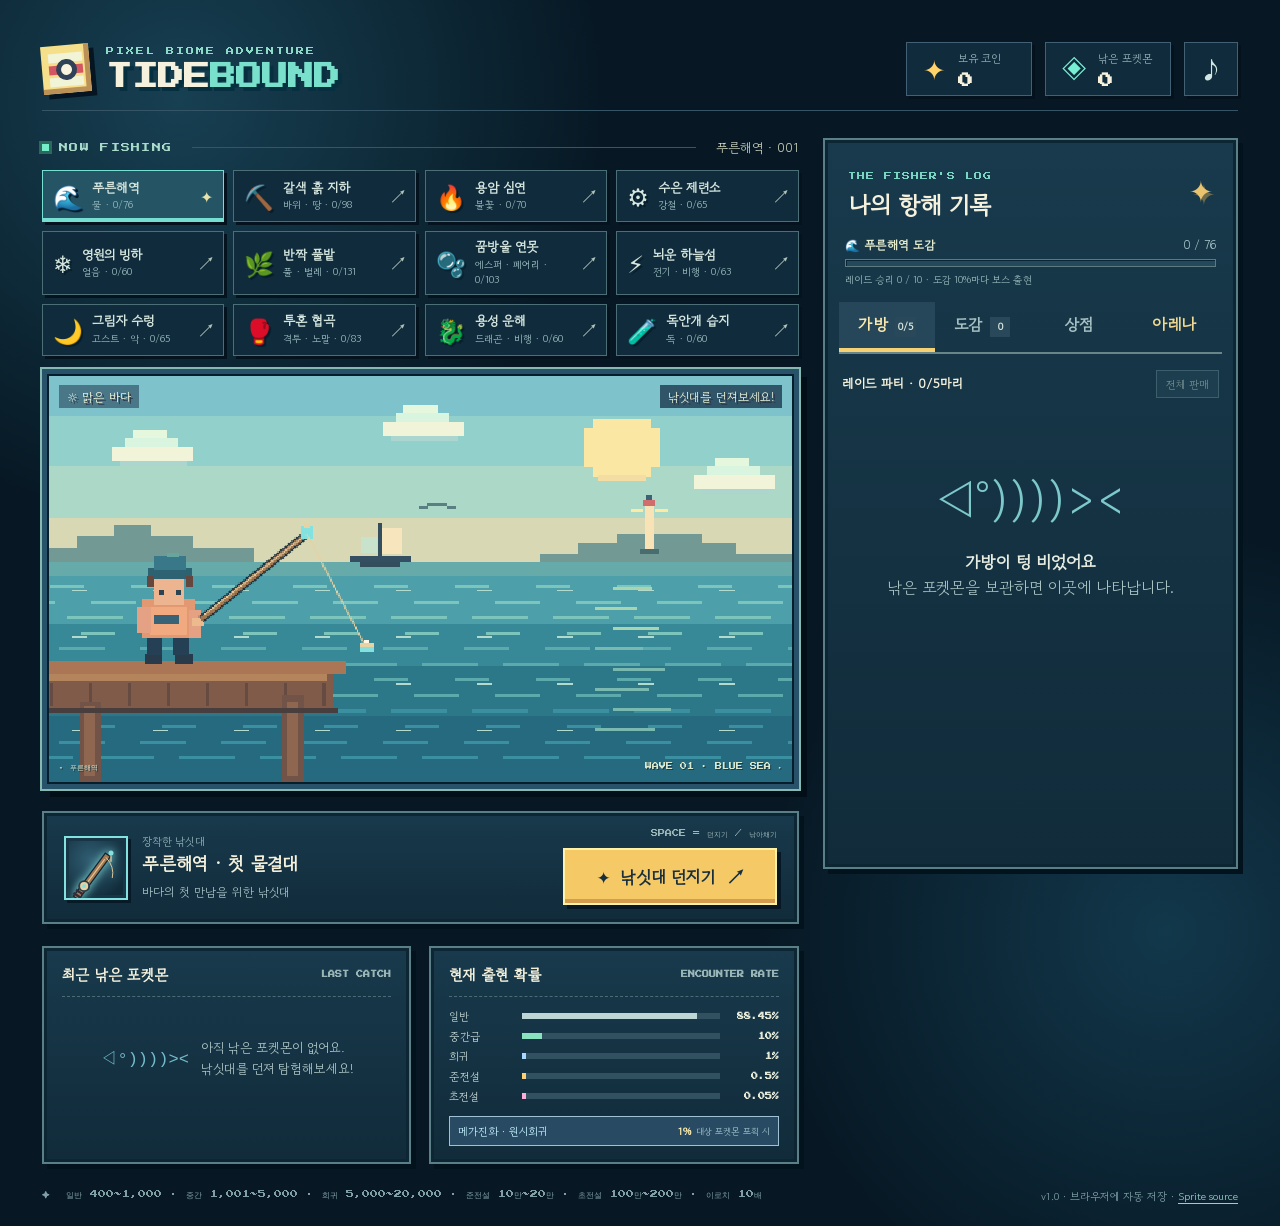
==== commit 909ad9bd: "Add champion battle arena" ====
--- a/index.html
+++ b/index.html
@@ -10,6 +10,8 @@
   <link rel="preconnect" href="https://fonts.gstatic.com" crossorigin>
   <link href="https://fonts.googleapis.com/css2?family=Press+Start+2P&family=Gowun+Dodum&display=swap" rel="stylesheet">
   <link rel="stylesheet" href="./style.css">
+  <link rel="stylesheet" href="./arena.css">
+  <link rel="stylesheet" href="./arena-overrides.css">
 </head>
 <body>
   <div class="app-shell">
@@ -69,10 +71,11 @@
         <div class="sidebar-head"><div><small>THE FISHER'S LOG</small><h2>나의 항해 기록</h2></div><span class="book-mark">✦</span></div>
         <div class="biome-progress" id="biomeProgress"></div>
         <div class="raid-gate hidden" id="raidGate"><span id="raidGateText"></span><button id="raidEnterButton" class="primary-button">레이드방 입장 ↗</button></div>
-        <div class="tabs" role="tablist" aria-label="가방, 도감, 상점">
+        <div class="tabs" role="tablist" aria-label="가방, 도감, 상점, 배틀 아레나">
           <button class="tab active" role="tab" aria-selected="true" data-tab="bag">가방 <span id="bagCount">0</span></button>
           <button class="tab" role="tab" aria-selected="false" data-tab="dex">도감 <span id="dexCount">0</span></button>
           <button class="tab" role="tab" aria-selected="false" data-tab="shop">상점</button>
+          <button class="tab arena-tab" role="tab" aria-selected="false" data-tab="arena">아레나</button>
         </div>
         <div class="tab-content" id="tabContent"></div>
       </aside>
@@ -116,12 +119,38 @@
       <div class="raid-actions"><button id="raidStartButton" class="primary-button">자동 배틀 시작</button><button id="raidExitButton" class="secondary-button">레이드방 나가기</button></div>
     </div>
   </div>
+  <div class="arena-overlay hidden" id="arenaOverlay" role="dialog" aria-modal="true" aria-labelledby="arenaTitle">
+    <section class="arena-room pixel-panel">
+      <header class="arena-room-head">
+        <div><small>CHAMPION CIRCUIT · BATTLE WEB ENGINE</small><h2 id="arenaTitle">배틀 아레나</h2><p id="arenaSubtitle">잡은 포켓몬 3마리로 챔피언 연속전에 도전하세요.</p></div>
+        <button id="arenaCloseButton" class="arena-close" aria-label="아레나 닫기">×</button>
+      </header>
+      <div id="arenaSelectView">
+        <div class="arena-progress" id="arenaProgress"></div>
+        <div class="arena-champion-card" id="arenaChampionCard"></div>
+        <div class="arena-pick-head"><strong>전투에 데려갈 포켓몬 3마리</strong><span id="arenaPickCount">0 / 3 선택</span></div>
+        <div id="arenaTeamPicker" class="arena-team-picker"></div>
+        <div class="arena-select-footer"><span>추천 노력치 · 특성 · 기술 · 지닌 도구 자동 적용</span><button id="arenaStartButton" class="primary-button" disabled>3마리를 골라 도전하기 ↗</button></div>
+      </div>
+      <div id="arenaFightView" class="hidden">
+        <div id="arenaBattlefield" class="arena-battlefield"></div>
+        <div id="arenaTeams" class="arena-teams"></div>
+        <div id="arenaBattleLog" class="arena-battle-log" aria-live="polite"></div>
+        <div class="arena-action-label" id="arenaActionLabel"></div>
+        <div id="arenaMoveButtons" class="arena-move-buttons"></div>
+        <div id="arenaSwitchButtons" class="arena-switch-buttons"></div>
+        <div id="arenaResultActions" class="arena-result-actions hidden"><button id="arenaResultButton" class="primary-button"></button><button id="arenaExitButton" class="secondary-button">아레나 나가기</button></div>
+      </div>
+    </section>
+  </div>
   <div class="toast" id="toast" role="status" aria-live="polite"></div>
   <script src="./data.js" defer></script>
   <script src="./battle-data.js" defer></script>
   <script src="./raid-rules.js" defer></script>
   <script src="./raid-scene.js" defer></script>
+  <script src="./arena-core.js" defer></script>
   <script src="./game.js" defer></script>
+  <script src="./arena.js" defer></script>
 </body>
 </html>
 
--- a/arena.css
+++ b/arena.css
@@ -0,0 +1,3 @@
+.arena-tab{color:#f2d990!important}.arena-tab-card{padding:18px 14px;text-align:center;background:radial-gradient(circle at 50% 0,#345c6c 0,#153548 54%,#102a3a 100%);border:2px solid #e3bd6c;box-shadow:inset 0 0 0 3px #102634,4px 4px #041620}.arena-emblem{display:grid;place-items:center;width:58px;height:58px;margin:2px auto 12px;border:2px solid #fae5a1;background:linear-gradient(140deg,#9e613d,#d49e56 45%,#694d7f);color:#fff0bd;font-size:35px;text-shadow:3px 3px #44324c;box-shadow:0 0 22px #f4cc6870,4px 4px #071925}.arena-tab-card>small{color:#f1d882;font:8px "Press Start 2P",monospace}.arena-tab-card h3{margin:13px 0 7px;color:#fff0bf;font-size:23px}.arena-tab-card p{margin:0;color:#bfd5d1;font-size:12px;line-height:1.65}.arena-tab-stats{display:grid;grid-template-columns:1fr 1fr;gap:6px;margin:15px 0}.arena-tab-stats span{padding:7px 5px;background:#102b3a;border:1px solid #486b72;color:#aac2c2;font-size:10px}.arena-tab-stats span:last-child{grid-column:1/-1}.arena-tab-stats b{color:#ffe090;margin-left:3px}.arena-tab-next{padding:9px 6px;background:#284b5a;color:#fff0b8;font-weight:bold;font-size:12px}.arena-tab-next small{color:#82ddcc;font-size:9px;margin-left:4px}.arena-enter-button{width:100%;margin-top:13px;padding:11px 5px;font-weight:bold}.arena-tab-rule{display:block;color:#b4c8c1;font-size:10px;line-height:1.5;margin-top:10px}.arena-overlay{position:fixed;inset:0;z-index:40;display:grid;place-items:center;padding:18px;background:#04131eeb;backdrop-filter:blur(7px)}.arena-overlay.hidden{display:none}.arena-room{width:min(1060px,100%);max-height:min(94vh,920px);overflow:auto;padding:19px 20px 18px;border:3px solid #91bfb7;box-shadow:inset 0 0 0 4px #102737,8px 8px 0 #020c14}.arena-room-head{display:flex;justify-content:space-between;align-items:flex-start;gap:15px;padding:1px 2px 13px;border-bottom:1px dashed #75979a}.arena-room-head small{color:#8be5ce;font:8px "Press Start 2P",monospace}.arena-room-head h2{margin:9px 0 4px;color:#ffe6a4;font-size:25px}.arena-room-head p{margin:0;color:#b5ccca;font-size:12px}.arena-close{width:37px;height:37px;border:2px solid #7195a0;background:#183747;color:#f6df9e;font-size:27px;line-height:1}.arena-progress{display:flex;justify-content:center;gap:8px;padding:15px 0 11px}.arena-progress-step{display:grid;place-items:center;width:28px;height:28px;border:1px solid #587b82;background:#173546;color:#b6ccca;font:8px "Press Start 2P",monospace}.arena-progress-step.current{background:#e6bf64;border-color:#ffedb0;color:#253d48;box-shadow:0 0 12px #f5d27b88}.arena-progress-step.cleared{background:#328268;border-color:#9ee2c4;color:#fff}.arena-champion-card{display:flex;align-items:center;gap:20px;padding:14px 15px;background:linear-gradient(110deg,#273e58,#3d526e 52%,#203e4e);border:2px solid #849ca5;box-shadow:inset 0 0 0 3px #172f42,4px 4px #071721}.arena-champion-copy{min-width:150px}.arena-champion-copy small{display:block;color:#f6d77c;font:7px "Press Start 2P",monospace}.arena-champion-copy strong{display:block;margin:10px 0 4px;color:#fff0c7;font-size:25px}.arena-champion-copy span{color:#c0d4d4;font-size:12px}.arena-champion-team{display:flex;align-items:center;justify-content:space-around;gap:5px;flex:1}.arena-champ-mon{display:flex;flex-direction:column;align-items:center;gap:1px;min-width:0;color:#cfdfd6;font-size:9px;white-space:nowrap}.arena-champ-sprite{width:54px;height:52px;object-fit:contain;image-rendering:pixelated;filter:drop-shadow(2px 3px #182b3c)}.arena-pick-head{display:flex;justify-content:space-between;align-items:center;margin:15px 0 8px;color:#f5e8bd}.arena-pick-head strong{font-size:15px}.arena-pick-head span{color:#8be4c7;font-size:12px;font-weight:bold}.arena-team-picker{display:grid;grid-template-columns:repeat(3,minmax(0,1fr));gap:8px;max-height:310px;overflow:auto;padding:2px 5px 5px 2px;scrollbar-color:#507a80 #132f3e}.arena-owned-card{position:relative;display:grid;grid-template-columns:62px minmax(0,1fr);grid-template-rows:auto 1fr;align-items:center;gap:2px 8px;min-height:112px;padding:8px;text-align:left;border:1px solid #426674;background:#102d3d;color:#e4eee2}.arena-owned-card:hover{border-color:#b0daca;background:#1a4351}.arena-owned-card.selected{border:2px solid #f3d17b;background:linear-gradient(140deg,#385869,#275c5e);box-shadow:inset 0 0 0 2px #f5d99050}.arena-owned-sprite{grid-row:1/3;width:60px;height:60px;object-fit:contain;image-rendering:pixelated}.arena-owned-name{align-self:end;overflow:hidden;text-overflow:ellipsis;white-space:nowrap;color:#fff0c4;font-size:13px;font-weight:bold}.arena-set-summary{align-self:start;color:#b5d1cb;font-size:9px;line-height:1.45}.arena-slot-mark{position:absolute;top:4px;right:4px;padding:3px 5px;background:#f1d27c;color:#173648;font-size:9px}.arena-empty{grid-column:1/-1;padding:30px 10px;text-align:center;background:#102d3d;color:#c6d7d1}.arena-select-footer{display:flex;align-items:center;justify-content:space-between;gap:12px;padding-top:13px;color:#abc3c2;font-size:11px}.arena-select-footer button{min-width:240px;padding:10px}.arena-select-footer button:disabled{opacity:.45;cursor:default}.arena-battlefield{display:grid;grid-template-columns:1fr 55px 1fr;align-items:end;min-height:250px;margin:13px 0;padding:16px 22px 7px;background:linear-gradient(#a6c7d0 0 43%,#40687b 43% 48%,#2d5364 48% 100%);border:4px solid #8bbcb6;box-shadow:inset 0 0 0 3px #17354a;position:relative;overflow:hidden}.arena-battlefield:before,.arena-battlefield:after{content:"";position:absolute;z-index:0;bottom:14px;height:24px;background:#b0a879;border:4px solid #655d57;box-shadow:0 9px 0 #213e50}.arena-battlefield:before{left:5%;width:34%}.arena-battlefield:after{right:5%;width:34%}.arena-battle-side{position:relative;z-index:1;display:flex;align-items:center;gap:10px}.arena-battle-side.enemy{justify-content:flex-end;flex-direction:row-reverse}.arena-battle-side.player{justify-content:flex-start}.arena-active-sprite{width:min(160px,30vw);height:158px;object-fit:contain;image-rendering:pixelated;filter:drop-shadow(3px 5px #233d4d9c);animation:arena-float 1.5s steps(4,end) infinite alternate}.arena-active-sprite.enemy-sprite{transform:scaleX(-1);animation-name:arena-enemy-float}.arena-battle-card{width:min(220px,100%);padding:9px 10px;background:#f0e8ce;border:3px solid #3e5f6a;box-shadow:3px 3px #203846;color:#203c4a}.arena-battle-card small{display:block;color:#5f7776;font-size:9px}.arena-battle-card strong{display:block;margin:4px 0;color:#1e3b49;font-size:16px}.arena-battle-card>small:last-child{margin-top:4px;text-align:right}.arena-hp-track{height:10px;background:#46535c;border:1px solid #172b38;overflow:hidden}.arena-hp-track span{display:block;height:100%;background:#68c995;transition:width .28s}.arena-hp-track.critical span{background:#e16c75}.arena-vs-mark{position:relative;z-index:2;align-self:center;color:#f7e29d;text-align:center;font:11px "Press Start 2P",monospace;text-shadow:2px 2px #283b49}.arena-teams{display:grid;gap:6px;margin-bottom:10px}.arena-team-row{display:flex;align-items:center;gap:5px;padding:6px 8px;background:#0d2939;border:1px solid #3d606b}.arena-team-row>small{width:74px;color:#93b8b7;font:6px "Press Start 2P",monospace}.arena-team-chip{position:relative;display:flex;align-items:center;gap:4px;min-width:0;padding:3px 5px;border:1px solid #385966;color:#ccd9d0;font-size:9px;overflow:hidden}.arena-team-chip.active{border-color:#efcf79;background:#34545a}.arena-team-chip.fainted{opacity:.35;filter:grayscale(1)}.arena-team-icon{width:35px;height:31px;object-fit:contain;image-rendering:pixelated}.arena-team-chip span{white-space:nowrap}.arena-team-chip i{position:absolute;left:0;bottom:0;height:2px;background:#79ddad}.arena-battle-log{height:124px;overflow:auto;margin:8px 0;padding:8px 10px;background:#0a202e;border:1px solid #54777c;color:#d8e4d5;font-size:11px;line-height:1.55;scrollbar-color:#537778 transparent}.arena-log-line{padding:1px 0}.arena-log-line.damage{color:#f4d991}.arena-log-line.faint,.arena-log-line.result{color:#ffaba5}.arena-action-label{margin:8px 0;color:#ffe49c;font-weight:bold;font-size:14px}.arena-move-buttons{display:grid;grid-template-columns:repeat(4,minmax(0,1fr));gap:7px}.arena-move-button{min-height:52px;padding:6px;border:2px solid #6a9095;background:#1c4656;color:#f4eee0;text-align:left;box-shadow:2px 2px #081a25}.arena-move-button:hover{transform:translateY(-2px);border-color:#f5dc8e;background:#2a5962}.arena-move-button span{display:block;font-weight:bold;font-size:12px}.arena-move-button small{display:block;margin-top:4px;color:#bdd4ce;font-size:9px}.arena-move-button.type-fire{border-left:5px solid #ed936c}.arena-move-button.type-water{border-left:5px solid #76b9e4}.arena-move-button.type-grass{border-left:5px solid #86d290}.arena-move-button.type-electric{border-left:5px solid #e8d06c}.arena-move-button.type-ice{border-left:5px solid #93dce6}.arena-move-button.type-fighting{border-left:5px solid #e47780}.arena-move-button.type-psychic{border-left:5px solid #d68cdf}.arena-switch-buttons{display:flex;flex-wrap:wrap;gap:6px;margin-top:7px}.arena-switch-button{padding:6px 8px;border:1px solid #648c91;background:#173a4b;color:#d9e6dd;font-size:10px}.arena-switch-button:hover{border-color:#f1d07b;color:#fff1bd}.arena-result-actions{display:flex;gap:9px;margin-top:11px}.arena-result-actions button{flex:1;padding:11px}.arena-result-actions.hidden{display:none}.arena-turn-flash{animation:arena-hit-flash .32s steps(2,end)}@keyframes arena-hit-flash{50%{filter:brightness(1.45) saturate(1.3)}}@keyframes arena-float{to{transform:translateY(-7px)}}@keyframes arena-enemy-float{to{transform:translate(-2px,-7px) scaleX(-1)}}
+@media(max-width:760px){.tabs .tab{font-size:13px;padding-left:2px;padding-right:2px}.arena-room{padding:13px 12px}.arena-champion-card{align-items:flex-start;flex-direction:column;gap:8px}.arena-champion-copy{width:100%}.arena-champion-team{width:100%}.arena-champ-sprite{width:40px;height:40px}.arena-team-picker{grid-template-columns:repeat(2,minmax(0,1fr));max-height:270px}.arena-owned-card{grid-template-columns:50px minmax(0,1fr);min-height:102px;padding:6px}.arena-owned-sprite{width:50px;height:50px}.arena-battlefield{grid-template-columns:1fr 30px 1fr;min-height:195px;padding:10px 8px 6px}.arena-active-sprite{width:min(100px,23vw);height:116px}.arena-battle-card{padding:6px;width:125px}.arena-battle-card strong{font-size:12px}.arena-battle-card small{font-size:8px}.arena-team-row{flex-wrap:wrap}.arena-team-row>small{width:100%}.arena-team-chip{flex:1 1 28%;font-size:8px}.arena-team-icon{width:28px;height:27px}.arena-move-buttons{grid-template-columns:repeat(2,minmax(0,1fr))}.arena-select-footer{align-items:stretch;flex-direction:column}.arena-select-footer button{min-width:0;width:100%}}
+@media(max-width:430px){.arena-overlay{padding:5px}.arena-room{max-height:98vh}.arena-room-head small{font-size:6px}.arena-champion-copy strong{font-size:21px}.arena-champ-mon{font-size:7px}.arena-champ-sprite{width:33px;height:34px}.arena-team-picker{grid-template-columns:1fr}.arena-owned-card{min-height:85px}.arena-battlefield{padding-left:3px;padding-right:3px}.arena-battle-card{width:111px}.arena-active-sprite{height:92px}.arena-vs-mark{font-size:8px}.arena-team-chip{flex-basis:42%}}
--- a/arena-overrides.css
+++ b/arena-overrides.css
@@ -0,0 +1 @@
+#arenaSelectView.hidden,#arenaFightView.hidden,#arenaMoveButtons.hidden,#arenaSwitchButtons.hidden{display:none!important}
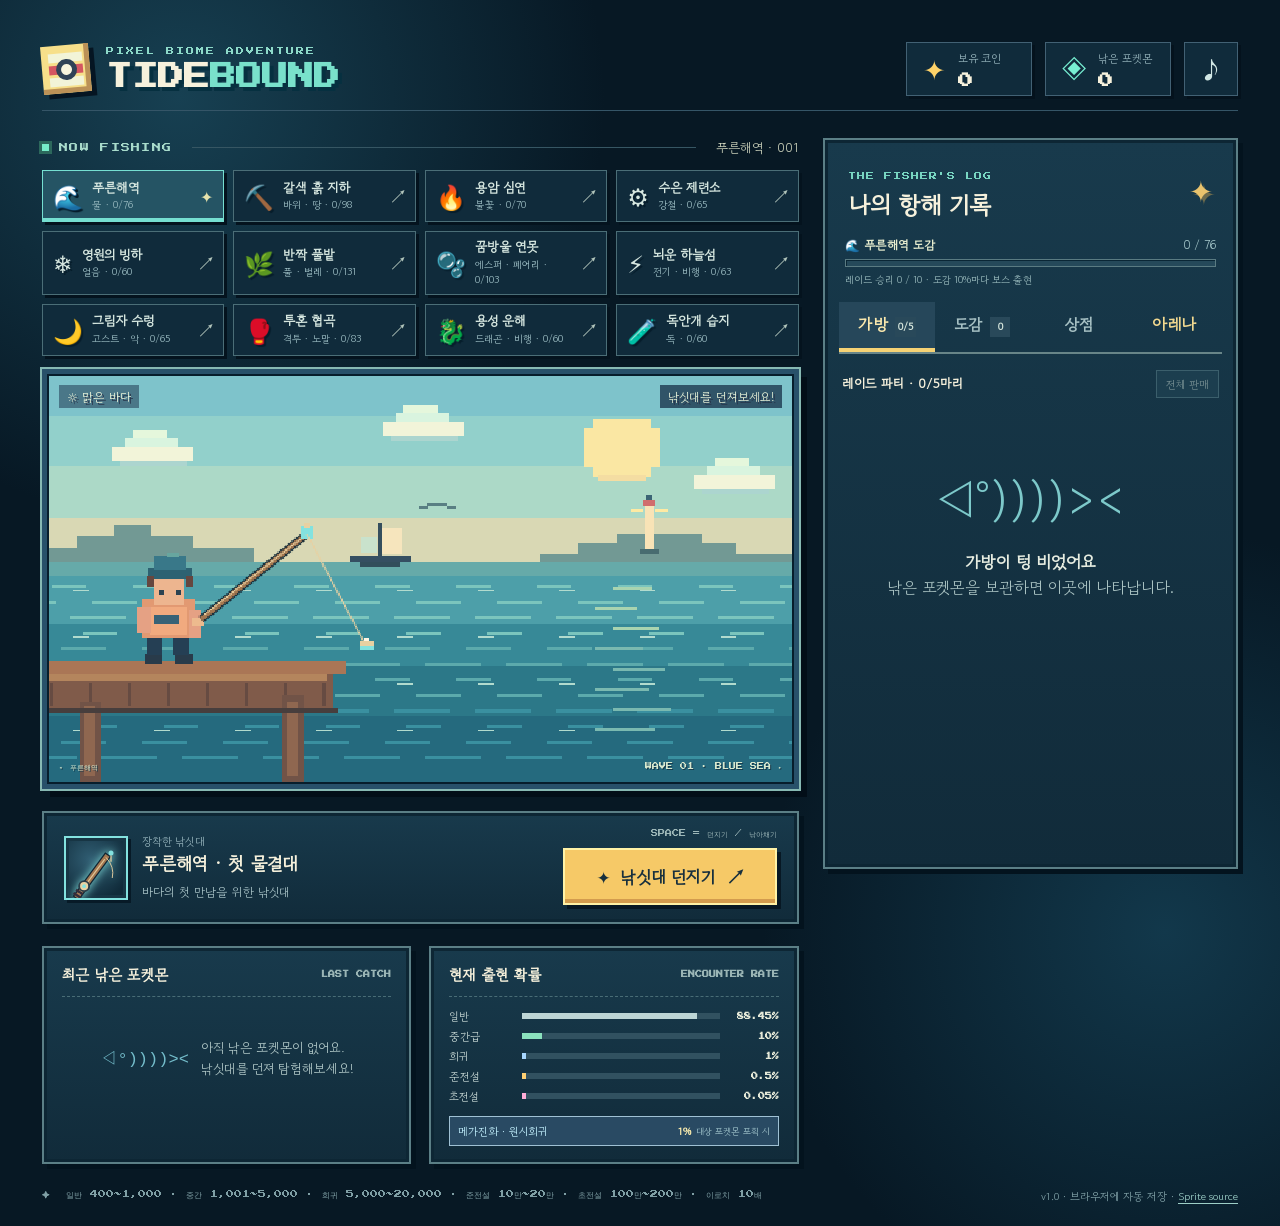
==== commit 6bccbac5: "Embed full battle arena" ====
--- a/index.html
+++ b/index.html
@@ -12,6 +12,7 @@
   <link rel="stylesheet" href="./style.css">
   <link rel="stylesheet" href="./arena.css">
   <link rel="stylesheet" href="./arena-overrides.css">
+  <link rel="stylesheet" href="./arena-embed.css">
 </head>
 <body>
   <div class="app-shell">
@@ -120,27 +121,22 @@
     </div>
   </div>
   <div class="arena-overlay hidden" id="arenaOverlay" role="dialog" aria-modal="true" aria-labelledby="arenaTitle">
-    <section class="arena-room pixel-panel">
+    <section class="arena-room pixel-panel" id="arenaRoom">
       <header class="arena-room-head">
-        <div><small>CHAMPION CIRCUIT · BATTLE WEB ENGINE</small><h2 id="arenaTitle">배틀 아레나</h2><p id="arenaSubtitle">잡은 포켓몬 3마리로 챔피언 연속전에 도전하세요.</p></div>
+        <div><small>CHAMPION CIRCUIT · BATTLE WEB ENGINE</small><h2 id="arenaTitle">배틀 아레나</h2><p id="arenaSubtitle">잡은 포켓몬 6마리로 챔피언 연속전에 도전하세요.</p></div>
         <button id="arenaCloseButton" class="arena-close" aria-label="아레나 닫기">×</button>
       </header>
       <div id="arenaSelectView">
         <div class="arena-progress" id="arenaProgress"></div>
         <div class="arena-champion-card" id="arenaChampionCard"></div>
-        <div class="arena-pick-head"><strong>전투에 데려갈 포켓몬 3마리</strong><span id="arenaPickCount">0 / 3 선택</span></div>
+        <div class="arena-pick-head"><strong>전투에 데려갈 포켓몬 6마리</strong><span id="arenaPickCount">0 / 6 선택</span></div>
         <div id="arenaTeamPicker" class="arena-team-picker"></div>
-        <div class="arena-select-footer"><span>추천 노력치 · 특성 · 기술 · 지닌 도구 자동 적용</span><button id="arenaStartButton" class="primary-button" disabled>3마리를 골라 도전하기 ↗</button></div>
+        <div class="arena-select-footer"><span>추천 노력치 · 특성 · 기술 · 지닌 도구 자동 적용</span><button id="arenaStartButton" class="primary-button" disabled>6마리를 골라 도전하기 ↗</button></div>
       </div>
       <div id="arenaFightView" class="hidden">
-        <div id="arenaBattlefield" class="arena-battlefield"></div>
-        <div id="arenaTeams" class="arena-teams"></div>
-        <div id="arenaBattleLog" class="arena-battle-log" aria-live="polite"></div>
-        <div class="arena-action-label" id="arenaActionLabel"></div>
-        <div id="arenaMoveButtons" class="arena-move-buttons"></div>
-        <div id="arenaSwitchButtons" class="arena-switch-buttons"></div>
-        <div id="arenaResultActions" class="arena-result-actions hidden"><button id="arenaResultButton" class="primary-button"></button><button id="arenaExitButton" class="secondary-button">아레나 나가기</button></div>
+        <iframe id="arenaBattleFrame" title="포켓몬 배틀 아레나 전투 화면" allow="autoplay" src="about:blank"></iframe>
       </div>
+      <div id="arenaCompleteView" class="arena-complete-view hidden"><div class="arena-complete-emblem">🏆</div><small>CHAMPION CIRCUIT COMPLETE</small><h2>9세대 챔피언 제패!</h2><p>레드부터 테사까지 모든 챔피언을 이겼습니다.</p><button id="arenaRestartRunButton" class="primary-button">새 연속전 시작</button><button id="arenaExitButton" class="secondary-button">아레나 나가기</button></div>
     </section>
   </div>
   <div class="toast" id="toast" role="status" aria-live="polite"></div>
@@ -150,7 +146,7 @@
   <script src="./raid-scene.js" defer></script>
   <script src="./arena-core.js" defer></script>
   <script src="./game.js" defer></script>
-  <script src="./arena.js" defer></script>
+  <script src="./arena-bridge.js" defer></script>
 </body>
 </html>
 
--- a/style.css
+++ b/style.css
@@ -187,3 +187,4 @@
 body[data-biome=martial] .pixel-panel{border-color:#a77e6e}
 body[data-biome=dragon] .pixel-panel{border-color:#7e92c1}
 body[data-biome=venom] .pixel-panel{border-color:#6f9b73}
+.rarity-rare-upper{color:#ffe0a6;background:linear-gradient(110deg,#79573b,#8c6440,#6f5143);border:1px solid #e2b978;text-shadow:0 1px #382619}
--- a/arena-embed.css
+++ b/arena-embed.css
@@ -0,0 +1,17 @@
+#arenaFightView.hidden,#arenaCompleteView.hidden{display:none!important}
+#arenaFightView{width:100%;height:calc(94vh - 24px);min-height:0;overflow:hidden;background:#080e19}
+#arenaBattleFrame{display:block;width:100%;height:100%;border:0;background:#080e19}
+.arena-room{position:relative}
+#arenaOverlay:has(.arena-room.embedded-active){padding:0;place-items:stretch}
+.arena-room #arenaBattleFrame{opacity:0;transition:opacity .2s}
+.arena-room.embedded-active{width:100vw;max-width:none;height:100vh;height:100dvh;max-height:none;padding:0;border:0;box-shadow:none;background:#080e19;overflow:hidden}
+.arena-room.embedded-active .arena-room-head{display:none}
+.arena-room.embedded-active #arenaFightView{display:block;width:100%;height:100%;min-height:100%;}
+.arena-complete-view{position:absolute;inset:0;display:flex;flex-direction:column;align-items:center;justify-content:center;gap:11px;text-align:center;background:radial-gradient(ellipse at center,#38546d 0,#182b43 52%,#090f1a 100%);color:#f5ebd2}
+.arena-complete-view small{color:#efd07c;font:9px "Press Start 2P",monospace}
+.arena-complete-view h2{margin:5px 0;color:#fff0c4;font-size:28px}
+.arena-complete-view p{color:#bdcbd7;font-size:14px}
+.arena-complete-emblem{font-size:68px;filter:drop-shadow(0 0 22px #f4d77b)}
+.arena-complete-view button{min-width:230px;padding:12px}
+.arena-room.embedded-active .arena-close{display:none}
+@media(max-width:700px){#arenaFightView{height:calc(94vh - 24px)}.arena-complete-view h2{font-size:22px}}
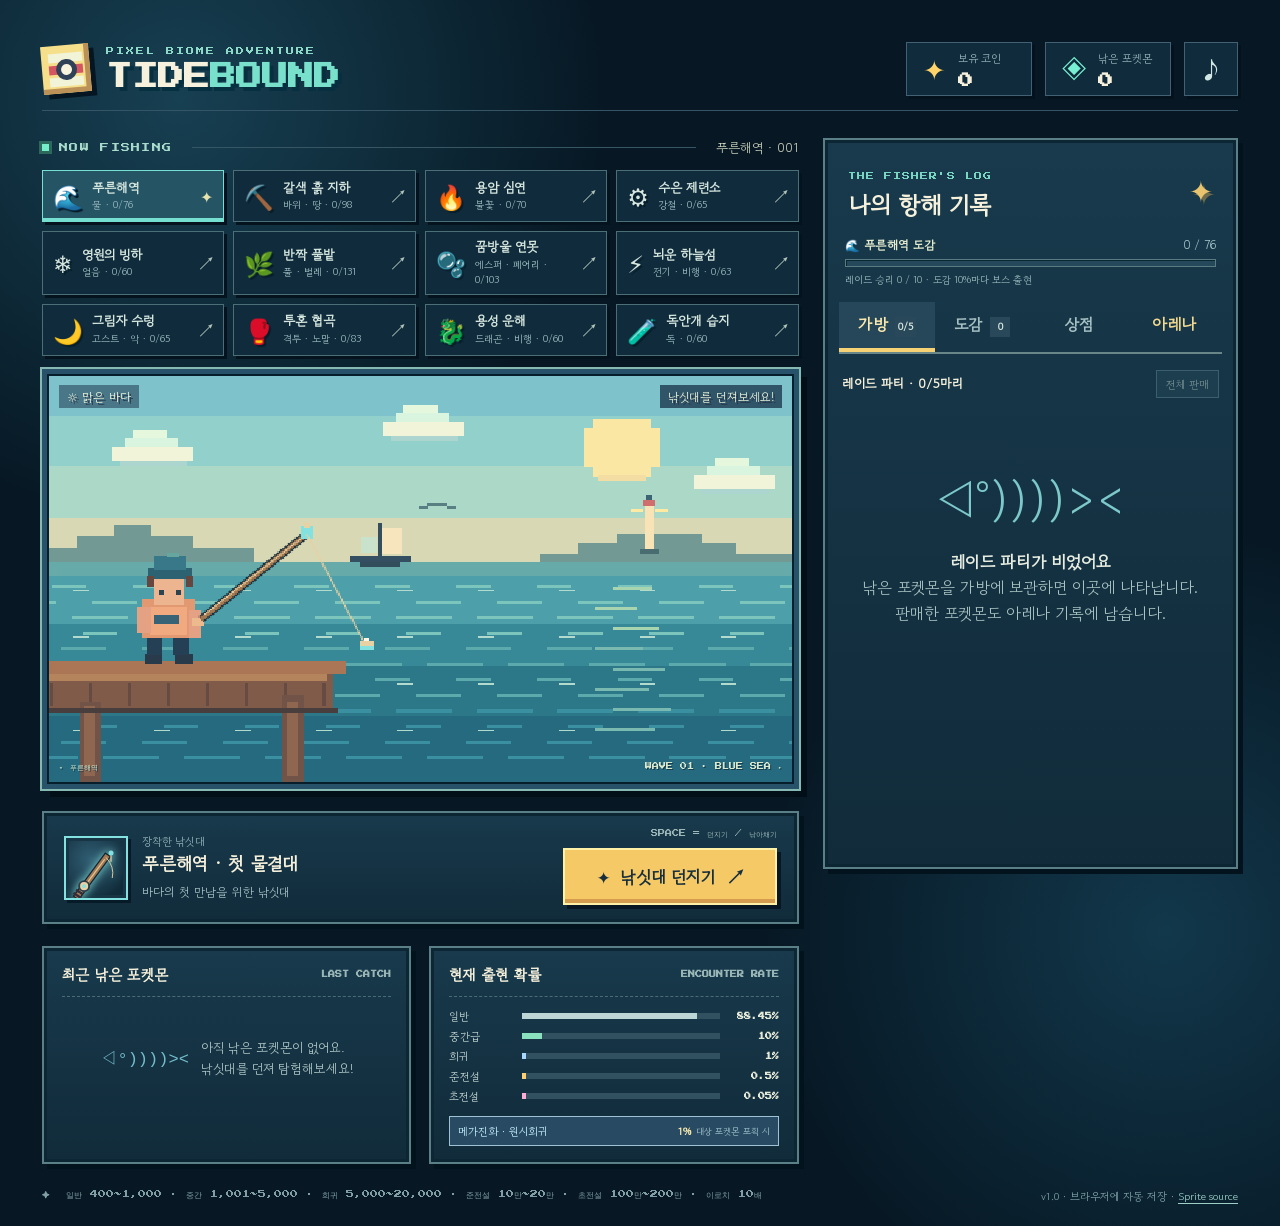
==== commit 04e21281: "Use caught Pokemon history in arena" ====
--- a/index.html
+++ b/index.html
@@ -94,7 +94,7 @@
       <div id="catchInfo"></div>
       <div class="swap-panel hidden" id="swapPanel"></div>
       <div class="modal-actions"><button id="keepButton" class="secondary-button">가방에 보관</button><button id="sellCatchButton" class="primary-button">바로 판매</button></div>
-      <span class="modal-note" id="catchChoiceNote">가방은 최대 5마리이며, 보관한 포켓몬이 레이드에서 자동 전투합니다.</span>
+      <span class="modal-note" id="catchChoiceNote">가방은 레이드 파티 5마리까지예요. 아레나에서는 잡았던 적 있는 포켓몬을 최대 6마리까지 따로 고를 수 있습니다.</span>
     </div>
   </div>
 
@@ -123,13 +123,14 @@
   <div class="arena-overlay hidden" id="arenaOverlay" role="dialog" aria-modal="true" aria-labelledby="arenaTitle">
     <section class="arena-room pixel-panel" id="arenaRoom">
       <header class="arena-room-head">
-        <div><small>CHAMPION CIRCUIT · BATTLE WEB ENGINE</small><h2 id="arenaTitle">배틀 아레나</h2><p id="arenaSubtitle">잡은 포켓몬 6마리로 챔피언 연속전에 도전하세요.</p></div>
+        <div><small>CHAMPION CIRCUIT · BATTLE WEB ENGINE</small><h2 id="arenaTitle">배틀 아레나</h2><p id="arenaSubtitle">보유한 포켓몬 최대 6마리로 챔피언 연속전에 도전하세요.</p></div>
         <button id="arenaCloseButton" class="arena-close" aria-label="아레나 닫기">×</button>
       </header>
       <div id="arenaSelectView">
         <div class="arena-progress" id="arenaProgress"></div>
         <div class="arena-champion-card" id="arenaChampionCard"></div>
         <div class="arena-pick-head"><strong>전투에 데려갈 포켓몬 6마리</strong><span id="arenaPickCount">0 / 6 선택</span></div>
+        <label class="arena-dex-filter"><span>포획 기록에서 선택</span><input id="arenaSearch" type="search" placeholder="포켓몬 이름 검색" autocomplete="off"></label>
         <div id="arenaTeamPicker" class="arena-team-picker"></div>
         <div class="arena-select-footer"><span>추천 노력치 · 특성 · 기술 · 지닌 도구 자동 적용</span><button id="arenaStartButton" class="primary-button" disabled>6마리를 골라 도전하기 ↗</button></div>
       </div>
--- a/arena-embed.css
+++ b/arena-embed.css
@@ -2,6 +2,9 @@
 #arenaFightView{width:100%;height:calc(94vh - 24px);min-height:0;overflow:hidden;background:#080e19}
 #arenaBattleFrame{display:block;width:100%;height:100%;border:0;background:#080e19}
 .arena-room{position:relative}
+.arena-dex-filter{display:flex;align-items:center;gap:10px;margin:0 0 8px;color:#b9d2cd;font-size:11px}
+.arena-dex-filter input{width:min(340px,60%);padding:8px 10px;border:1px solid #537983;background:#0d2838;color:#f6edcf;outline:none}
+.arena-dex-filter input:focus{border-color:#f2d68b;box-shadow:0 0 0 2px #f2d68b35}
 #arenaOverlay:has(.arena-room.embedded-active){padding:0;place-items:stretch}
 .arena-room #arenaBattleFrame{opacity:0;transition:opacity .2s}
 .arena-room.embedded-active{width:100vw;max-width:none;height:100vh;height:100dvh;max-height:none;padding:0;border:0;box-shadow:none;background:#080e19;overflow:hidden}
